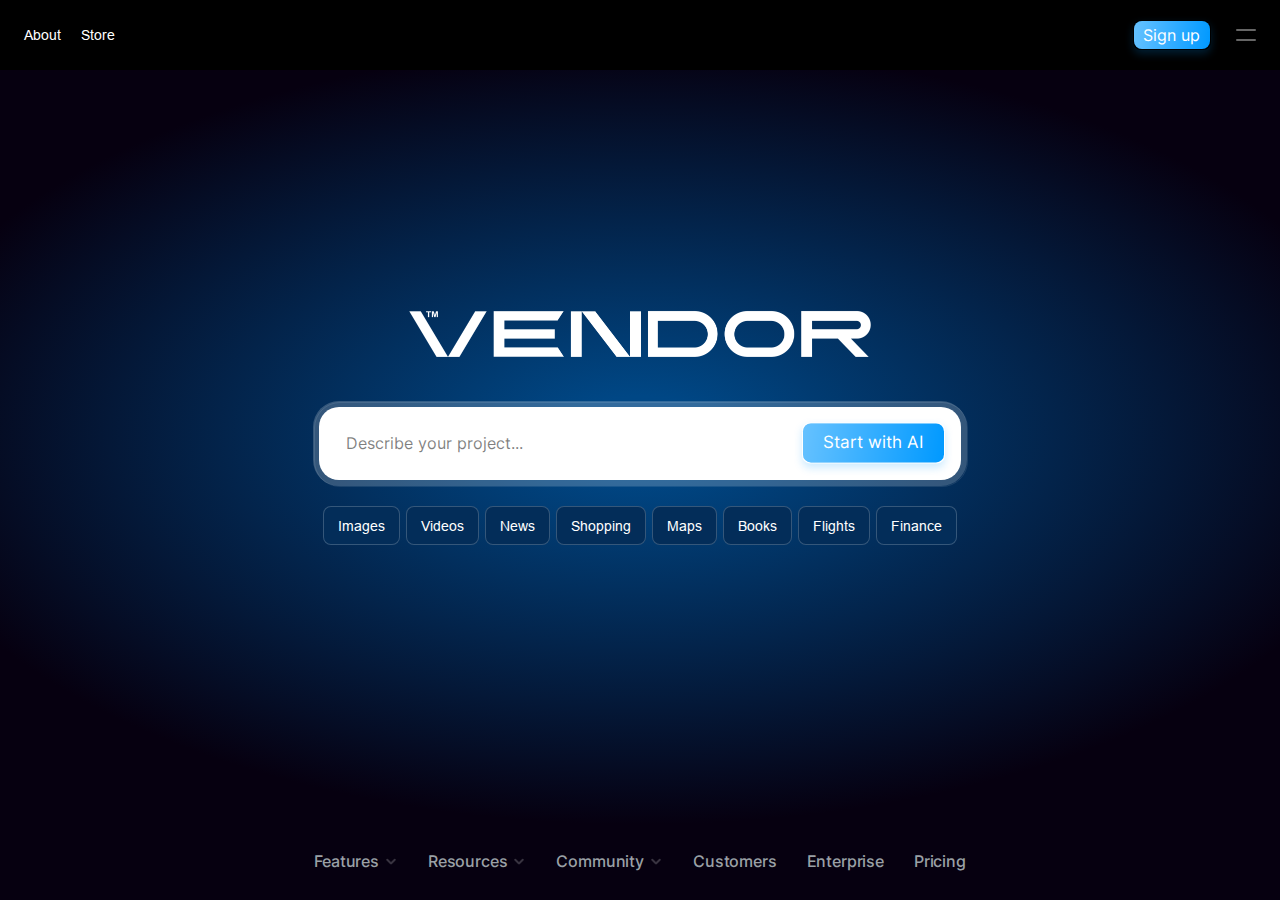
==== index.html @ 4220176e "all" ====
<!DOCTYPE html>
<html lang="en">

<head>
  <meta charset="UTF-8" />
  <meta http-equiv="X-UA-Compatible" content="IE=edge" />
  <meta name="viewport" content="width=device-width, initial-scale=1.0" />
  <link rel="stylesheet" href="css/main.css" />
  <link rel="stylesheet" href="https://cdn.jsdelivr.net/npm/swiper@9/swiper-bundle.min.css">
  <!-- <link rel="icon" href="images/logo-small.svg" /> -->
  <title>Home</title>
</head>

<body>
  <div class="main">
    <!-- #header -->
    <header class="header" id="header">
      <div class="autoContainer">
        <div class="header__inner">
          <div class="nav" id="menu">
            <div class="nav__inner">
              <div class="nav__inner-group">
                <a href="" class="nav__inner-link">About</a>
                <a href="" class="nav__inner-link">Store</a>
              </div>
            </div>
          </div>
          <button class="button button--primary">
            <span>
              Sign up
            </span>
          </button>
          <button class="burger" id="menuBtn"></button>
        </div>
      </div>
    </header>
    <!-- #header end-->
    <!-- #intro start-->
    <section class="intro">
      <div class="autoContainer">
        <div class="intro__inner">
          <div class="intro__container">
            <div class="intro__image">
              <img src="./images/logo.png" alt="logo">
            </div>
            <div class="input__group">
              <div class="input input--text">
                <input type="text" placeholder="Describe your project...">
              </div>
              <button class="button button--primary _lg">
                <span>
                  Start with AI
                </span>
              </button>
            </div>
            <div class="intro__buttons">
              <button class="button button--border _bg">
                <span>
                  Images
                </span>
              </button>
              <button class="button button--border _bg">
                <span>
                  Videos
                </span>
              </button>
              <button class="button button--border _bg">
                <span>
                  News
                </span>
              </button>
              <button class="button button--border _bg">
                <span>
                  Shopping
                </span>
              </button>
              <button class="button button--border _bg">
                <span>
                  Maps
                </span>
              </button>
              <button class="button button--border _bg">
                <span>
                  Books
                </span>
              </button>
              <button class="button button--border _bg">
                <span>
                  Flights
                </span>
              </button>
              <button class="button button--border _bg">
                <span>
                  Finance
                </span>
              </button>
            </div>
          </div>
          <div class="intro__footer">
            <button class="button button--text">
              <span>
                Features
              </span>
              <span class="ico">
                <svg width="14" height="14" viewBox="0 0 14 14" fill="none" xmlns="http://www.w3.org/2000/svg">
                  <rect x="1.82031" y="5.72998" width="2.00001" height="7.00001" rx="1"
                    transform="rotate(-45 1.82031 5.72998)" fill="currentCollor" />
                  <rect x="10.7695" y="4.31982" width="2.00001" height="7.00001" rx="1"
                    transform="rotate(45 10.7695 4.31982)" fill="currentCollor" />
                </svg>
              </span>
            </button>
            <button class="button button--text">
              <span>
                Resources
              </span>
              <span class="ico">
                <svg width="14" height="14" viewBox="0 0 14 14" fill="none" xmlns="http://www.w3.org/2000/svg">
                  <rect x="1.82031" y="5.72998" width="2.00001" height="7.00001" rx="1"
                    transform="rotate(-45 1.82031 5.72998)" fill="currentCollor" />
                  <rect x="10.7695" y="4.31982" width="2.00001" height="7.00001" rx="1"
                    transform="rotate(45 10.7695 4.31982)" fill="currentCollor" />
                </svg>
              </span>
            </button>
            <button class="button button--text">
              <span>
                Community
              </span>
              <span class="ico">
                <svg width="14" height="14" viewBox="0 0 14 14" fill="none" xmlns="http://www.w3.org/2000/svg">
                  <rect x="1.82031" y="5.72998" width="2.00001" height="7.00001" rx="1"
                    transform="rotate(-45 1.82031 5.72998)" fill="currentCollor" />
                  <rect x="10.7695" y="4.31982" width="2.00001" height="7.00001" rx="1"
                    transform="rotate(45 10.7695 4.31982)" fill="currentCollor" />
                </svg>
              </span>
            </button>
            <button class="button button--text">
              <span>
                Customers
              </span>
            </button>
            <button class="button button--text">
              <span>
                Enterprise
              </span>
            </button>
            <button class="button button--text">
              <span>
                Pricing
              </span>
            </button>
          </div>
        </div>
      </div>
      <div class="bg">
        <div class="bg__shape">
        </div>
      </div>
    </section>
    <!-- #intro end-->
    <!-- #footer -->
    <footer class="footer">
      <div class="autoContainer">
        <div class="footer__inner"></div>
      </div>
    </footer>
    <!-- #footer end -->
  </div>
  <script src="https://cdn.jsdelivr.net/npm/swiper@9/swiper-bundle.min.js"></script>
  <script src="js/main.js"></script>
</body>

</html>
---- css/main.css ----
@import "./animate.css";
@-webkit-keyframes zoomInCenter {
  from {
    opacity: 0;
    -webkit-transform: translate(-50%, -50%) scale(0.9);
            transform: translate(-50%, -50%) scale(0.9);
  }
  30% {
    opacity: 1;
  }
  to {
    opacity: 1;
    -webkit-transform: translate(-50%, -50%) scale(1);
            transform: translate(-50%, -50%) scale(1);
  }
}
@keyframes zoomInCenter {
  from {
    opacity: 0;
    -webkit-transform: translate(-50%, -50%) scale(0.9);
            transform: translate(-50%, -50%) scale(0.9);
  }
  30% {
    opacity: 1;
  }
  to {
    opacity: 1;
    -webkit-transform: translate(-50%, -50%) scale(1);
            transform: translate(-50%, -50%) scale(1);
  }
}
@-webkit-keyframes zoomIn {
  from {
    opacity: 0;
    -webkit-transform: scale(0.9);
            transform: scale(0.9);
  }
  30% {
    opacity: 1;
  }
  to {
    opacity: 1;
    -webkit-transform: scale(1);
            transform: scale(1);
  }
}
@keyframes zoomIn {
  from {
    opacity: 0;
    -webkit-transform: scale(0.9);
            transform: scale(0.9);
  }
  30% {
    opacity: 1;
  }
  to {
    opacity: 1;
    -webkit-transform: scale(1);
            transform: scale(1);
  }
}
@-webkit-keyframes fadeInUp {
  from {
    opacity: 0;
    -webkit-transform: translateY(10%);
            transform: translateY(10%);
  }
  to {
    opacity: 1;
    -webkit-transform: translateY(0);
            transform: translateY(0);
  }
}
@keyframes fadeInUp {
  from {
    opacity: 0;
    -webkit-transform: translateY(10%);
            transform: translateY(10%);
  }
  to {
    opacity: 1;
    -webkit-transform: translateY(0);
            transform: translateY(0);
  }
}
@-webkit-keyframes sticky {
  from {
    opacity: 0;
    -webkit-transform: translateY(-110%);
            transform: translateY(-110%);
  }
  50% {
    opacity: 1;
  }
  to {
    opacity: 1;
    -webkit-transform: translateY(0);
            transform: translateY(0);
  }
}
@keyframes sticky {
  from {
    opacity: 0;
    -webkit-transform: translateY(-110%);
            transform: translateY(-110%);
  }
  50% {
    opacity: 1;
  }
  to {
    opacity: 1;
    -webkit-transform: translateY(0);
            transform: translateY(0);
  }
}
@-webkit-keyframes animInUp {
  from {
    -webkit-transform: translateY(10%) scale(0.98);
            transform: translateY(10%) scale(0.98);
  }
  to {
    -webkit-transform: translateY(0);
            transform: translateY(0);
  }
}
@keyframes animInUp {
  from {
    -webkit-transform: translateY(10%) scale(0.98);
            transform: translateY(10%) scale(0.98);
  }
  to {
    -webkit-transform: translateY(0);
            transform: translateY(0);
  }
}
.animInUp {
  -webkit-animation-name: animInUp;
  animation-name: animInUp;
}

.zoomInCenter {
  -webkit-animation-name: zoomInCenter;
          animation-name: zoomInCenter;
  -webkit-animation-timing-function: ease-in-out;
          animation-timing-function: ease-in-out;
}

@font-face {
  font-family: "Thonburi";
  src: url("../../../font-text/") format("woff"), url("../../../font-text/Thonburi-Bold.ttf") format("truetype");
  font-weight: bold;
  font-style: normal;
  font-display: swap;
}
@font-face {
  font-family: "Arial";
  src: url("../../../font-text/Arial-BoldMT.woff") format("woff"), url("../../../font-text/Arial-BoldMT.ttf") format("truetype");
  font-weight: bold;
  font-style: normal;
  font-display: swap;
}
@font-face {
  font-family: "Arial";
  src: url("../../../font-text/ArialMT.woff") format("woff"), url("../../../font-text/ArialMT.ttf") format("truetype");
  font-weight: normal;
  font-style: normal;
  font-display: swap;
}
@font-face {
  font-family: "Arial";
  src: url("../../../font-text/Arial-BoldItalicMT.woff") format("woff"), url("../../../font-text/Arial-BoldItalicMT.ttf") format("truetype");
  font-weight: bold;
  font-style: italic;
  font-display: swap;
}
@font-face {
  font-family: "Arial";
  src: url("../../../font-text/Arial-ItalicMT.woff") format("woff"), url("../../../font-text/Arial-ItalicMT.ttf") format("truetype");
  font-weight: normal;
  font-style: italic;
  font-display: swap;
}
@font-face {
  font-family: "Inter";
  src: url("../../../font-text/Inter-Bold.woff") format("woff"), url("../../../font-text/Inter-Bold.ttf") format("truetype");
  font-weight: bold;
  font-style: normal;
  font-display: swap;
}
@font-face {
  font-family: "Inter";
  src: url("../../../font-text/Inter-Regular.woff") format("woff"), url("../../../font-text/Inter-Regular.ttf") format("truetype");
  font-weight: normal;
  font-style: normal;
  font-display: swap;
}
@font-face {
  font-family: "Inter";
  src: url("../../../font-text/Inter-Medium.woff") format("woff"), url("../../../font-text/Inter-Medium.ttf") format("truetype");
  font-weight: 500;
  font-style: normal;
  font-display: swap;
}
@font-face {
  font-family: "Inter";
  src: url("../../../font-text/Inter-SemiBold.woff") format("woff"), url("../../../font-text/Inter-SemiBold.ttf") format("truetype");
  font-weight: 600;
  font-style: normal;
  font-display: swap;
}
@font-face {
  font-family: "Product Sans";
  src: url("../../../font-text/ProductSans-Regular.woff") format("woff"), url("../../../font-text/ProductSans-Regular.ttf") format("truetype");
  font-weight: normal;
  font-style: normal;
  font-display: swap;
}
@font-face {
  font-family: "Roboto";
  src: url("../../../font-text/Roboto-Bold.woff") format("woff"), url("../../../font-text/Roboto-Bold.ttf") format("truetype");
  font-weight: bold;
  font-style: normal;
  font-display: swap;
}
@font-face {
  font-family: "Roboto";
  src: url("../../../font-text/Roboto-Medium.woff") format("woff"), url("../../../font-text/Roboto-Medium.ttf") format("truetype");
  font-weight: 500;
  font-style: normal;
  font-display: swap;
}
@font-face {
  font-family: "Roboto";
  src: url("../../../font-text/Roboto-Regular.woff") format("woff"), url("../../../font-text/Roboto-Regular.ttf") format("truetype");
  font-weight: normal;
  font-style: normal;
  font-display: swap;
}
@font-face {
  font-family: "Roboto";
  src: url("../../../font-text/Roboto-MediumItalic.woff") format("woff"), url("../../../font-text/Roboto-MediumItalic.ttf") format("truetype");
  font-weight: 500;
  font-style: italic;
  font-display: swap;
}
@font-face {
  font-family: "Rubik";
  src: url("../../../font-text/Rubik-Medium.woff") format("woff"), url("../../../font-text/Rubik-Medium.ttf") format("truetype");
  font-weight: 500;
  font-style: normal;
  font-display: swap;
}
@font-face {
  font-family: "Helvetica Neue";
  src: url("../../../font-text/HelveticaNeue-CondensedBold.woff") format("woff"), url("../../../font-text/HelveticaNeue-CondensedBold.ttf") format("truetype");
  font-weight: bold;
  font-style: normal;
  font-display: swap;
}
@font-face {
  font-family: "Helvetica Neue";
  src: url("../../../font-text/HelveticaNeue-Medium.woff") format("woff"), url("../../../font-text/HelveticaNeue-Medium.ttf") format("truetype");
  font-weight: 500;
  font-style: normal;
  font-display: swap;
}
@font-face {
  font-family: "Helvetica Neue";
  src: url("../../../font-text/HelveticaNeue-Light.woff") format("woff"), url("../../../font-text/HelveticaNeue-Light.ttf") format("truetype");
  font-weight: 300;
  font-style: normal;
  font-display: swap;
}
/* Typography */
h1 {
  font-size: 80px;
}
h1._lg {
  font-size: 146px;
}

h2 {
  font-size: 60px;
}
h2._sm {
  font-size: 50px;
}

h3 {
  font-size: 44px;
}
h3._sm {
  font-size: 40px;
}
h3._lg {
  font-size: 46px;
}

h4 {
  font-size: 34px;
}
h4._lg {
  font-size: 36px;
}
h4._sm {
  font-size: 32px;
}
h4._extraSm {
  font-size: 30px;
}

h5 {
  font-size: 24px;
}
h5._sm {
  font-size: 22px;
}
h5._lg {
  font-size: 26px;
}

h6 {
  font-size: 18px;
}
h6._sm {
  font-size: 16px;
}
h6._lg {
  font-size: 20px;
}

h1,
h2,
h3,
h4,
h5,
h6 {
  font-family: "Inter", sans-serif;
  font-weight: 700;
  line-height: 1.2em;
}

p {
  line-height: 1.8em;
}
p._lg {
  font-size: 22px;
}

:root {
  height: 100%;
}

html {
  height: 100%;
  scroll-behavior: smooth;
}

* {
  margin: 0px;
  padding: 0px;
  border: none;
  outline: none;
  -webkit-box-sizing: border-box;
          box-sizing: border-box;
}

button {
  cursor: pointer;
  outline: none;
  background: transparent;
}
button:focus {
  outline: none;
}

input::-webkit-outer-spin-button,
input::-webkit-inner-spin-button {
  -webkit-appearance: none;
  margin: 0;
}

/* width */
::-webkit-scrollbar {
  width: 6px;
  height: 6px;
}

/* Track */
::-webkit-scrollbar-track {
  background: #fff;
}

/* Handle */
::-webkit-scrollbar-thumb {
  background: rgba(0, 0, 0, 0.2);
  border-radius: 10px;
}

/* Handle on hover */
::-webkit-scrollbar-thumb:hover {
  background: rgba(0, 0, 0, 0.3);
}

body {
  height: 100%;
  cursor: default;
  font-size: 16px;
  color: #fff;
  line-height: 1.7em;
  font-weight: 400;
  font-family: "Inter", sans-serif;
  background: #000;
  -webkit-font-smoothing: antialiased;
  -moz-font-smoothing: antialiased;
}

body.active {
  overflow: hidden;
}

a {
  cursor: pointer;
  text-decoration: none;
  color: #fff;
}

ul,
li {
  list-style: none;
  padding: 0px;
  margin: 0px;
}

img,
svg {
  pointer-events: none;
}

.main {
  display: -webkit-box;
  display: -ms-flexbox;
  display: flex;
  -webkit-box-orient: vertical;
  -webkit-box-direction: normal;
      -ms-flex-direction: column;
          flex-direction: column;
  overflow: hidden;
  min-height: 100%;
  padding-top: 70px;
}

.autoContainer {
  max-width: 1488px;
  margin: 0 auto;
  padding: 0 24px;
}

.input {
  display: -webkit-box;
  display: -ms-flexbox;
  display: flex;
  width: 100%;
  font-size: 16px;
}
.input input,
.input textarea, .input__selected {
  padding: 1em;
  width: 100%;
  border: 1px solid transparent;
  resize: none;
  -webkit-transition: 0.3s ease-out;
  transition: 0.3s ease-out;
  background: #2b2b2b;
  border-radius: 8px;
  color: #fff;
  font-family: "Inter", sans-serif;
  font-style: normal;
  font-weight: 400;
  font-size: inherit;
  line-height: 1;
}
.input input::-webkit-input-placeholder, .input textarea::-webkit-input-placeholder, .input__selected::-webkit-input-placeholder {
  color: rgba(255, 255, 255, 0.5);
}
.input input::-moz-placeholder, .input textarea::-moz-placeholder, .input__selected::-moz-placeholder {
  color: rgba(255, 255, 255, 0.5);
}
.input input:-ms-input-placeholder, .input textarea:-ms-input-placeholder, .input__selected:-ms-input-placeholder {
  color: rgba(255, 255, 255, 0.5);
}
.input input::-ms-input-placeholder, .input textarea::-ms-input-placeholder, .input__selected::-ms-input-placeholder {
  color: rgba(255, 255, 255, 0.5);
}
.input input::placeholder,
.input textarea::placeholder, .input__selected::placeholder {
  color: rgba(255, 255, 255, 0.5);
}
.input--sm {
  padding: 0.8em 0.9em;
  font-size: 10px;
}
.input--sm input:focus,
.input--sm textarea:focus {
  border-color: rgba(255, 255, 255, 0.4);
}
.input--text input {
  background: #fff;
  color: #000;
}
.input--text input::-webkit-input-placeholder {
  color: rgba(0, 0, 0, 0.5);
}
.input--text input::-moz-placeholder {
  color: rgba(0, 0, 0, 0.5);
}
.input--text input:-ms-input-placeholder {
  color: rgba(0, 0, 0, 0.5);
}
.input--text input::-ms-input-placeholder {
  color: rgba(0, 0, 0, 0.5);
}
.input--text input::placeholder {
  color: rgba(0, 0, 0, 0.5);
}
.input--select {
  position: relative;
  min-width: 130px;
}
.input--select .input__selected {
  cursor: pointer;
  -webkit-transition-delay: 0.25s;
          transition-delay: 0.25s;
}
.input--select .input__selected:hover {
  opacity: 0.8;
  border-color: rgba(0, 0, 0, 0.8);
}
.input--select .input__selected:after {
  color: inherit;
  content: "";
  position: absolute;
  display: block;
  top: 50%;
  right: 1.2em;
  width: 0;
  height: 0;
  border-bottom: 6px solid currentColor;
  border-right: 6px solid transparent;
  border-left: 6px solid transparent;
  -webkit-transform: translateY(-50%) rotate(180deg);
          transform: translateY(-50%) rotate(180deg);
  -webkit-transition: 0.3s ease;
  transition: 0.3s ease;
}
.input--select .input__dropdown {
  position: absolute;
  top: calc(100% - 3px);
  width: 100%;
  max-height: 0;
  opacity: 0;
  overflow: hidden;
  background-color: #fff;
  border: 2px solid transparent;
  color: #000;
  -webkit-box-sizing: border-box;
          box-sizing: border-box;
  border: 2px solid transparent;
  border-radius: 0 0 2em 2em;
  border-top: unset;
  -webkit-transition: max-height 0.3s ease, border-color 0s ease 0.3s, opacity 0.1s ease 0.2s;
  transition: max-height 0.3s ease, border-color 0s ease 0.3s, opacity 0.1s ease 0.2s;
  scrollbar-width: none; /* Firefox 64 */
  -ms-overflow-style: none; /* Internet Explorer 11 */
  z-index: 1;
}
.input--select .input__dropdown::-webkit-scrollbar {
  /** WebKit */
  display: none;
}
.input--select .input__dropdown-item {
  cursor: pointer;
  padding: 0.4em 1em;
  border-top: 1px solid rgba(0, 0, 0, 0.1);
  -webkit-transition: 0.3s ease-out;
  transition: 0.3s ease-out;
}
.input--select .input__dropdown-item:hover {
  background: #fff;
}
.input--select .input__dropdown-item:first-child {
  border-top: unset;
}
.input--select .input__dropdown-item strong {
  color: #000;
  font-weight: 500;
  pointer-events: none;
}
.input--select .input__dropdown-item p {
  pointer-events: none;
}
.input--select.active .input__selected {
  color: #000;
  border-radius: 2em 2em 0 0;
  border-bottom: 1px solid rgba(0, 0, 0, 0.1);
  border-color: #000;
  -webkit-transition-duration: 0.1s;
          transition-duration: 0.1s;
  -webkit-transition-delay: 0s;
          transition-delay: 0s;
}
.input--select.active .input__selected:after {
  -webkit-transform: translateY(-50%);
          transform: translateY(-50%);
}
.input--select.active .input__dropdown {
  top: 100%;
  max-height: 30vh;
  overflow-y: auto;
  border-color: #000;
  opacity: 1;
  padding: 0.5em 0 1em 0;
  -webkit-transition: max-height 0.4s ease, opacity 0.2s ease;
  transition: max-height 0.4s ease, opacity 0.2s ease;
}
.input__group {
  padding: 6px;
  background: rgba(255, 255, 255, 0.2);
  border-radius: 26px;
  position: relative;
}
.input__group .input--text {
  border-radius: 20px;
}
.input__group .input--text input {
  border-radius: inherit;
  padding: 1.6em 11em 1.6em 1.6em;
}
.input__group .button--primary {
  position: absolute;
  right: 22px;
  top: 50%;
  -webkit-transform: translateY(-50%);
          transform: translateY(-50%);
}
.input__group::after {
  content: "";
  width: calc(100% - 2px);
  height: calc(100% - 2px);
  border: 1px solid rgba(255, 255, 255, 0.1);
  position: absolute;
  left: 1px;
  top: 1px;
  border-radius: inherit;
  pointer-events: none;
}

.button {
  cursor: pointer;
  display: -webkit-box;
  display: -ms-flexbox;
  display: flex;
  -webkit-box-align: center;
      -ms-flex-align: center;
          align-items: center;
  -webkit-box-pack: center;
      -ms-flex-pack: center;
          justify-content: center;
  padding: 0.35em 0.65em;
  border: 1px solid transparent;
  border-radius: 8px;
  position: relative;
  font-family: "Inter", sans-serif;
  color: #fff;
  font-style: normal;
  font-weight: 400;
  font-size: 16px;
  line-height: 1;
  -webkit-transition: all 0.3s ease;
  transition: all 0.3s ease;
}
.button--primary {
  -webkit-box-shadow: 0px 4px 8px 0px rgba(0, 153, 255, 0.2);
          box-shadow: 0px 4px 8px 0px rgba(0, 153, 255, 0.2);
  padding: 0.375em 0.6em;
}
.button--primary span {
  position: relative;
  z-index: 1;
}
.button--primary::before {
  content: "";
  width: 100%;
  height: 100%;
  position: absolute;
  top: 0;
  left: 0;
  border-radius: inherit;
  background: #0099ff;
  pointer-events: none;
  -webkit-transition: inherit;
  transition: inherit;
}
.button--primary::after {
  content: "";
  width: 100%;
  height: 100%;
  position: absolute;
  top: 0;
  left: 0;
  border-radius: inherit;
  background: linear-gradient(278deg, rgba(255, 255, 255, 0) 0%, rgba(255, 255, 255, 0.4) 100%);
  pointer-events: none;
  -webkit-transition: inherit;
  transition: inherit;
}
.button--primary:hover:before {
  opacity: 0.75;
}
.button--primary._lg {
  font-size: 17px;
  padding: 0.65em 1.2em;
}
.button--border {
  border-color: rgba(255, 255, 255, 0.2);
  font-size: 14px;
  font-family: "Arial", sans-serif;
  padding: 0.85em 1em;
  border-radius: 8px;
}
.button--border._bg {
  background: #032d59;
}
.button--border:hover {
  border-color: #0099ff;
  color: #0099ff;
}
.button--text {
  font-weight: 500;
  color: #9aa0a6;
  letter-spacing: -0.16px;
  padding: unset;
  gap: 5px;
}
.button--text .ico {
  width: 14px;
  height: 14px;
  color: #383340;
}
.button--text:hover {
  color: #0099ff;
}
.button--text:hover .ico {
  color: #0099ff;
}
.button:active {
  opacity: 0.7;
}
.button:disabled {
  cursor: default;
  opacity: 0.5 !important;
}

.ratioImage {
  position: relative;
  padding-bottom: 65%;
  width: 100%;
}
.ratioImage img {
  position: absolute;
  top: 0;
  left: 0;
  width: 100%;
  height: 100%;
  -o-object-fit: cover;
     object-fit: cover;
}
.ratioImage--contain img {
  -o-object-fit: contain;
     object-fit: contain;
}

.ico {
  font-size: inherit;
  width: 1em;
  height: 1em;
  color: #fff;
  -webkit-transition: inherit;
  transition: inherit;
}
.ico svg {
  fill: currentColor;
  width: 100%;
  height: 100%;
}

.bg {
  position: absolute;
  top: 0;
  left: 0;
  width: 100%;
  height: 100%;
  pointer-events: none;
  z-index: -1;
}
.bg__shape {
  width: 100%;
  height: 100%;
  position: absolute;
  top: 50%;
  left: 50%;
  -webkit-transform: translate(-50%, -50%);
          transform: translate(-50%, -50%);
  background: radial-gradient(59.5% 46.9% at 50% 44%, rgba(0, 136, 255, 0.52) 10%, #060010 100%);
}

.badge {
  border-radius: 100px;
  padding: 0.3em 0.5em;
  color: #000;
  font-style: normal;
  font-weight: 500;
  font-size: 15px;
  line-height: 1;
}

.checkbox {
  display: -webkit-inline-box;
  display: -ms-inline-flexbox;
  display: inline-flex;
  position: relative;
  font-size: 18px;
  z-index: 0;
}
.checkbox input {
  width: 1em;
  height: 1em;
  z-index: 1;
  font-size: inherit;
  opacity: 0;
}
.checkbox input:checked + span::before {
  border-color: #000;
}
.checkbox span {
  position: absolute;
  top: 0;
  left: 0;
  width: 100%;
  height: 100%;
}
.checkbox span::after {
  content: "";
  position: absolute;
  display: block;
  top: 0;
  left: 0;
  width: 100%;
  height: 100%;
  border: 1.5px solid #000;
  -webkit-box-sizing: border-box;
          box-sizing: border-box;
}
.checkbox span::before {
  content: "";
  position: absolute;
  display: block;
  top: 40%;
  left: 50%;
  width: 0.25em;
  height: 0.5em;
  border-bottom: 1.5px solid rgba(0, 0, 0, 0.2);
  border-right: 1.5px solid rgba(0, 0, 0, 0.2);
  -webkit-transition: 0.1s ease;
  transition: 0.1s ease;
  -webkit-transform: translate(-50%, -50%) rotate(45deg);
          transform: translate(-50%, -50%) rotate(45deg);
}
.checkbox__outer {
  display: -webkit-box;
  display: -ms-flexbox;
  display: flex;
  -webkit-box-align: center;
      -ms-flex-align: center;
          align-items: center;
}
.checkbox__outer label {
  color: #000;
  font-style: normal;
  font-weight: 400;
  font-size: 16px;
  line-height: 1.4;
  margin-left: 0.7em;
}
.checkbox__outer label a {
  color: inherit;
  font-style: normal;
  font-weight: 400;
  font-size: inherit;
  text-decoration: underline;
  -webkit-transition: 0.3s ease;
  transition: 0.3s ease;
}
.checkbox__outer label a:hover {
  opacity: 0.6;
}

.custIcon {
  position: relative;
  display: inline-block;
  font-size: 16px;
  height: 0.8em;
  width: 0.8em;
  color: inherit;
}
.custIcon--left::before {
  content: "";
  display: block;
  position: absolute;
  top: 50%;
  left: 50%;
  width: 75%;
  height: 75%;
  background: transparent;
  border-left: 2px solid currentColor;
  border-bottom: 2px solid currentColor;
  -webkit-transform: translate(-25%, -50%) rotate(45deg);
          transform: translate(-25%, -50%) rotate(45deg);
}
.custIcon--rtArr:after {
  content: "";
  display: block;
  position: absolute;
  top: 50%;
  left: 50%;
  width: 75%;
  height: 75%;
  background: transparent;
  border-right: 2px solid currentColor;
  border-top: 2px solid currentColor;
  -webkit-transform: translate(-50%, -50%);
          transform: translate(-50%, -50%);
}
.custIcon--rtArr::before {
  content: "";
  display: block;
  position: absolute;
  top: 50%;
  left: 50%;
  width: 100%;
  height: 2px;
  background: currentColor;
  -webkit-transform: translate(-50%, -50%) rotate(-45deg);
          transform: translate(-50%, -50%) rotate(-45deg);
}
.custIcon--right::before {
  content: "";
  display: block;
  position: absolute;
  top: 50%;
  left: 50%;
  width: 75%;
  height: 75%;
  background: transparent;
  border-right: 2px solid currentColor;
  border-top: 2px solid currentColor;
  -webkit-transform: translate(-75%, -50%) rotate(45deg);
          transform: translate(-75%, -50%) rotate(45deg);
}
.custIcon--up::before {
  content: "";
  position: absolute;
  display: block;
  top: 50%;
  left: 50%;
  border-bottom: 5px solid #7b8a8a;
  border-right: 5px solid transparent;
  border-left: 5px solid transparent;
  -webkit-transform: translate(-50%, -50%);
          transform: translate(-50%, -50%);
  -webkit-transition: all 0.3s ease-in-out;
  transition: all 0.3s ease-in-out;
}
.custIcon--down::before {
  content: "";
  position: absolute;
  display: block;
  top: 50%;
  left: 50%;
  border-top: 5px solid #7b8a8a;
  border-right: 5px solid transparent;
  border-left: 5px solid transparent;
  -webkit-transform: translate(-50%, -50%);
          transform: translate(-50%, -50%);
  -webkit-transition: all 0.3s ease-in-out;
  transition: all 0.3s ease-in-out;
}
.custIcon--cross:before, .custIcon--cross:after {
  content: "";
  display: block;
  position: absolute;
  top: 50%;
  left: 50%;
  width: 2px;
  height: 100%;
  background: #000;
}
.custIcon--cross:before {
  -webkit-transform: translate(-50%, -50%) rotate(45deg);
          transform: translate(-50%, -50%) rotate(45deg);
}
.custIcon--cross:after {
  -webkit-transform: translate(-50%, -50%) rotate(-45deg);
          transform: translate(-50%, -50%) rotate(-45deg);
}
.custIcon--tick {
  margin-right: 5px;
}
.custIcon--tick:after {
  content: "";
  display: block;
  position: absolute;
  top: 50%;
  left: 50%;
  width: 45%;
  height: 80%;
  border-bottom: 2px solid #000;
  border-right: 2px solid #000;
  -webkit-transform: translate(-50%, -50%) rotate(45deg);
          transform: translate(-50%, -50%) rotate(45deg);
}
.custIcon--dots {
  font-size: 5px;
  width: 1em;
  height: 1em;
  border-radius: 50%;
  background: #000;
  -webkit-transition: 0.2s ease-in;
  transition: 0.2s ease-in;
}
.custIcon--dots:before, .custIcon--dots:after {
  content: "";
  display: block;
  position: absolute;
  top: 0;
  width: 1em;
  height: 1em;
  border-radius: 50%;
  background: inherit;
  -webkit-transition: 0.2s ease-in;
  transition: 0.2s ease-in;
}
.custIcon--dots:before {
  left: calc(100% + 0.75em);
}
.custIcon--dots:after {
  right: calc(100% + 0.75em);
}
.custIcon--dots.active {
  width: 4.5em;
  border-radius: 2px;
}
.custIcon--dots.active:before, .custIcon--dots.active:after {
  opacity: 0;
}
.custIcon--rounded {
  font-size: inherit;
  width: 1em;
  height: 1em;
  border-radius: 50%;
  background: #0099ff;
}
.custIcon--rounded:after {
  top: 45%;
  width: 25%;
  height: 50%;
  border-color: #000;
}

.noBreak {
  white-space: nowrap;
}

.stepper {
  display: -webkit-box;
  display: -ms-flexbox;
  display: flex;
  -webkit-box-align: start;
      -ms-flex-align: start;
          align-items: flex-start;
  position: relative;
}
.stepper__progress {
  width: 96px;
  height: 45px;
  position: absolute;
  top: 0;
  left: 88px;
}
.stepper__progress-bg {
  position: absolute;
  top: 50%;
  left: 0;
  -webkit-transform: translateY(-50%);
          transform: translateY(-50%);
  background: #fff;
  width: 100%;
  height: 2px;
  z-index: -1;
}
.stepper__progress-line {
  position: absolute;
  top: 50%;
  width: 0;
  height: 2px;
  background: #0099ff;
  -webkit-transition: 0.3s ease;
  transition: 0.3s ease;
  -webkit-transform: translateY(-50%);
          transform: translateY(-50%);
}
.stepper__item {
  font-size: 18px;
  display: -webkit-box;
  display: -ms-flexbox;
  display: flex;
  -webkit-box-orient: vertical;
  -webkit-box-direction: normal;
      -ms-flex-direction: column;
          flex-direction: column;
  gap: 4px;
  min-width: 150px;
  position: relative;
}
.stepper__item-progress {
  position: relative;
  z-index: 0;
  display: -webkit-box;
  display: -ms-flexbox;
  display: flex;
  -webkit-box-align: center;
      -ms-flex-align: center;
          align-items: center;
  -webkit-box-pack: center;
      -ms-flex-pack: center;
          justify-content: center;
  padding: 10px;
  -webkit-transition: all 0.2s ease-in-out 0s;
  transition: all 0.2s ease-in-out 0s;
  -moz-transition: all 0.2s ease-in-out 0s;
}
.stepper__item-progress:before, .stepper__item-progress:after {
  position: absolute;
  content: "";
  top: 50%;
  left: 0;
  width: 50%;
  height: 2px;
  -webkit-transform: translateY(-50%);
          transform: translateY(-50%);
  background: #fff;
  z-index: -1;
}
.stepper__item-progress:before {
  right: 50%;
}
.stepper__item-progress:after {
  left: 50%;
}
.stepper__item.done .stepper-icon {
  color: #fff;
  background: #0099ff;
  border-color: transparent;
}
.stepper__item.done .stepper__item-progress:after {
  background: #0099ff;
}
.stepper__item.done + .stepper__item > .stepper__item-progress::before {
  background: #0099ff;
}
.stepper__item.active .stepper-title {
  color: #0099ff;
}
.stepper__item.active .stepper-icon {
  color: #0099ff;
  background: #fff;
  border-color: #0099ff;
}
.stepper__item:first-child .stepper__item-progress::before {
  display: none;
}
.stepper__item:last-child .stepper__item-progress::after {
  display: none;
}
.stepper-icon {
  cursor: pointer;
  display: -webkit-box;
  display: -ms-flexbox;
  display: flex;
  -webkit-box-align: center;
      -ms-flex-align: center;
          align-items: center;
  -webkit-box-pack: center;
      -ms-flex-pack: center;
          justify-content: center;
  width: 2.5em;
  height: 2.5em;
  border-radius: 50%;
  background: #fff;
  padding: 10px;
  border: 1px solid transparent;
  -webkit-box-shadow: 0 0 0 4px #fff;
          box-shadow: 0 0 0 4px #fff;
  -webkit-transition: all 0.2s ease-in-out 0s;
  transition: all 0.2s ease-in-out 0s;
  -moz-transition: all 0.2s ease-in-out 0s;
  color: #0099ff;
  font-size: 0.9em;
  color: #000;
  font-weight: 400;
}
.stepper-title {
  color: rgba(0, 153, 255, 0.75);
  font-size: inherit;
  font-weight: 400;
  padding: 0 15px;
  text-align: center;
  -webkit-transition: all 0.2s ease-in-out 0s;
  transition: all 0.2s ease-in-out 0s;
  -moz-transition: all 0.2s ease-in-out 0s;
}

.footer {
  margin-top: auto;
}
.header {
  position: absolute;
  top: 0;
  left: 0;
  width: 100%;
  padding: 20px 0;
  z-index: 1;
  -webkit-transition: 0.2s ease-out;
  transition: 0.2s ease-out;
  -webkit-transition-property: opacity, padding, -webkit-transform;
  transition-property: opacity, padding, -webkit-transform;
  transition-property: opacity, transform, padding;
  transition-property: opacity, transform, padding, -webkit-transform;
}
.header__inner {
  position: relative;
  display: -webkit-box;
  display: -ms-flexbox;
  display: flex;
  -webkit-box-align: center;
      -ms-flex-align: center;
          align-items: center;
  gap: 25px;
  z-index: 2;
}
.header__inner .burger {
  display: block;
}
.header.sticky {
  position: fixed;
  padding: 15px 0;
  -webkit-animation: 0.3s sticky ease-in;
          animation: 0.3s sticky ease-in;
  -webkit-transition-duration: 0.5s;
          transition-duration: 0.5s;
}

.nav {
  -webkit-box-flex: 1;
      -ms-flex-positive: 1;
          flex-grow: 1;
}
.nav__inner {
  display: -webkit-box;
  display: -ms-flexbox;
  display: flex;
  width: 100%;
  -webkit-box-align: center;
      -ms-flex-align: center;
          align-items: center;
  -webkit-box-pack: justify;
      -ms-flex-pack: justify;
          justify-content: space-between;
}
.nav__inner-group {
  display: -webkit-box;
  display: -ms-flexbox;
  display: flex;
  -webkit-box-align: center;
      -ms-flex-align: center;
          align-items: center;
  gap: 20px;
}
.nav__inner-link {
  position: relative;
  display: -webkit-box;
  display: -ms-flexbox;
  display: flex;
  -webkit-box-align: center;
      -ms-flex-align: center;
          align-items: center;
  color: #fff;
  font-family: "Arial", sans-serif;
  font-style: normal;
  font-weight: 400;
  font-size: 14px;
  line-height: 1;
  -webkit-transition: 0.3s ease-out;
  transition: 0.3s ease-out;
}
.nav__inner-link:hover {
  color: #0099ff;
}

.burger {
  cursor: pointer;
  display: block;
  position: relative;
  width: 20px;
  height: 12px;
  color: #666666;
  background: transparent;
  -webkit-transition: 0.2s ease;
  transition: 0.2s ease;
}
.burger span, .burger::after, .burger::before {
  position: absolute;
  left: 50%;
  width: 100%;
  height: 2px;
  background-color: currentColor;
  -webkit-transition: all 0.2s ease;
  transition: all 0.2s ease;
  border-radius: 10px;
}
.burger::before {
  content: "";
  top: 0;
  -webkit-transform: translateX(-50%);
          transform: translateX(-50%);
}
.burger::after {
  content: "";
  bottom: 0;
  -webkit-transform: translateX(-50%);
          transform: translateX(-50%);
}
.burger:hover {
  opacity: 0.8;
}
.burger.active {
  color: #0099ff;
}
.burger.active::before {
  top: 50%;
  -webkit-transform: translate(-50%, -50%) rotate(45deg);
          transform: translate(-50%, -50%) rotate(45deg);
}
.burger.active::after {
  bottom: 50%;
  -webkit-transform: translate(-50%, 50%) rotate(-45deg);
          transform: translate(-50%, 50%) rotate(-45deg);
}

.intro {
  display: -webkit-box;
  display: -ms-flexbox;
  display: flex;
  -webkit-box-orient: vertical;
  -webkit-box-direction: normal;
      -ms-flex-direction: column;
          flex-direction: column;
  height: calc(100vh - 70px);
  height: calc(100dvh - 70px);
  min-height: 450px;
  position: relative;
  padding: 30px 0;
}
.intro__inner {
  display: -webkit-box;
  display: -ms-flexbox;
  display: flex;
  -webkit-box-orient: vertical;
  -webkit-box-direction: normal;
      -ms-flex-direction: column;
          flex-direction: column;
  gap: 100px;
  -webkit-box-flex: 1;
      -ms-flex: 1;
          flex: 1;
}
.intro__container {
  display: -webkit-box;
  display: -ms-flexbox;
  display: flex;
  -webkit-box-orient: vertical;
  -webkit-box-direction: normal;
      -ms-flex-direction: column;
          flex-direction: column;
  gap: 20px;
  margin: auto 0;
}
.intro__image {
  font-size: 20px;
  height: 2.7em;
  margin-bottom: 20px;
  display: -webkit-box;
  display: -ms-flexbox;
  display: flex;
  -webkit-box-align: center;
      -ms-flex-align: center;
          align-items: center;
  -webkit-box-pack: center;
      -ms-flex-pack: center;
          justify-content: center;
}
.intro__image img {
  width: 100%;
  height: 100%;
  -o-object-fit: contain;
     object-fit: contain;
}
.intro__buttons {
  display: -webkit-box;
  display: -ms-flexbox;
  display: flex;
  -webkit-box-pack: center;
      -ms-flex-pack: center;
          justify-content: center;
  gap: 6px;
}
.intro__footer {
  display: -webkit-box;
  display: -ms-flexbox;
  display: flex;
  -webkit-box-pack: center;
      -ms-flex-pack: center;
          justify-content: center;
  gap: 28px;
}
.intro .autoContainer {
  -webkit-box-flex: 1;
      -ms-flex: 1;
          flex: 1;
  display: -webkit-box;
  display: -ms-flexbox;
  display: flex;
  -webkit-box-orient: vertical;
  -webkit-box-direction: normal;
      -ms-flex-direction: column;
          flex-direction: column;
}

@media (max-width: 860px) {
  .input__group {
    padding: 4.5px;
    border-radius: 19px;
  }
  .input__group .input {
    font-size: 12px;
  }
  .input__group .input--text input {
    border-radius: 15px;
  }
  .input__group .button--primary {
    right: 16px;
    font-size: 12px;
    border-radius: 6px;
  }
  .input__group .button--primary._lg {
    padding: 0.75em 1.5em;
  }
  .intro {
    min-height: 450px;
  }
  .intro__inner {
    gap: 80px;
  }
  .intro__container {
    gap: 10px;
  }
  .intro__image {
    font-size: 13px;
  }
  .intro__footer {
    gap: 20px;
  }
  .intro .button--border {
    font-size: 10px;
    border-radius: 6px;
  }
  .intro .button--text {
    font-size: 12px;
  }
  .intro .button--text .ico {
    width: 10px;
    height: 10px;
  }
}
@media (max-width: 768px) {
  .autoContainer {
    padding: 0 16px;
  }
}
@media (max-width: 580px) {
  .input__group {
    padding: 3.5px;
    border-radius: 16px;
  }
  .input__group .input {
    font-size: 10px;
  }
  .input__group .input--text input {
    border-radius: 13px;
  }
  .input__group .button--primary {
    right: 14px;
    font-size: 10px;
    border-radius: 5px;
  }
  .intro {
    min-height: 350px;
  }
  .intro__inner {
    gap: 60px;
  }
  .intro__container {
    gap: 10px;
  }
  .intro__image {
    font-size: 11px;
    margin-bottom: 15px;
  }
  .intro__footer {
    gap: 16px;
  }
  .intro__buttons {
    gap: 4px;
  }
  .intro .button--border {
    font-size: 8px;
    border-radius: 4px;
  }
  .intro .button--text {
    font-size: 10px;
  }
  .intro .button--text .ico {
    width: 8px;
    height: 8px;
  }
}
@media (max-width: 460px) {
  .input__group {
    padding: 3.5px;
    border-radius: 13px;
  }
  .input__group .input {
    font-size: 8px;
  }
  .input__group .input--text input {
    border-radius: 10px;
  }
  .input__group .button--primary {
    right: 11px;
    font-size: 9px;
    border-radius: 5px;
  }
  .input__group .button--primary._lg {
    padding: 0.57em 1.2em;
  }
  .intro {
    padding: 20px 0;
    min-height: 300px;
  }
  .intro__inner {
    gap: 40px;
  }
  .intro__container {
    gap: 6px;
  }
  .intro__image {
    font-size: 8px;
    margin-bottom: 18px;
  }
  .intro__footer {
    gap: 14px;
  }
  .intro .button--border {
    font-size: 7px;
  }
  .intro .button--text {
    font-size: 7px;
  }
  .intro .button--text .ico {
    width: 6px;
    height: 6px;
  }
}
@media (max-width: 380px) {
  .intro__image {
    margin-bottom: 10px;
  }
  .intro__footer {
    gap: 10px;
  }
  .intro .button--border {
    font-size: 7px;
    padding: 0.7em 0.8em;
  }
}
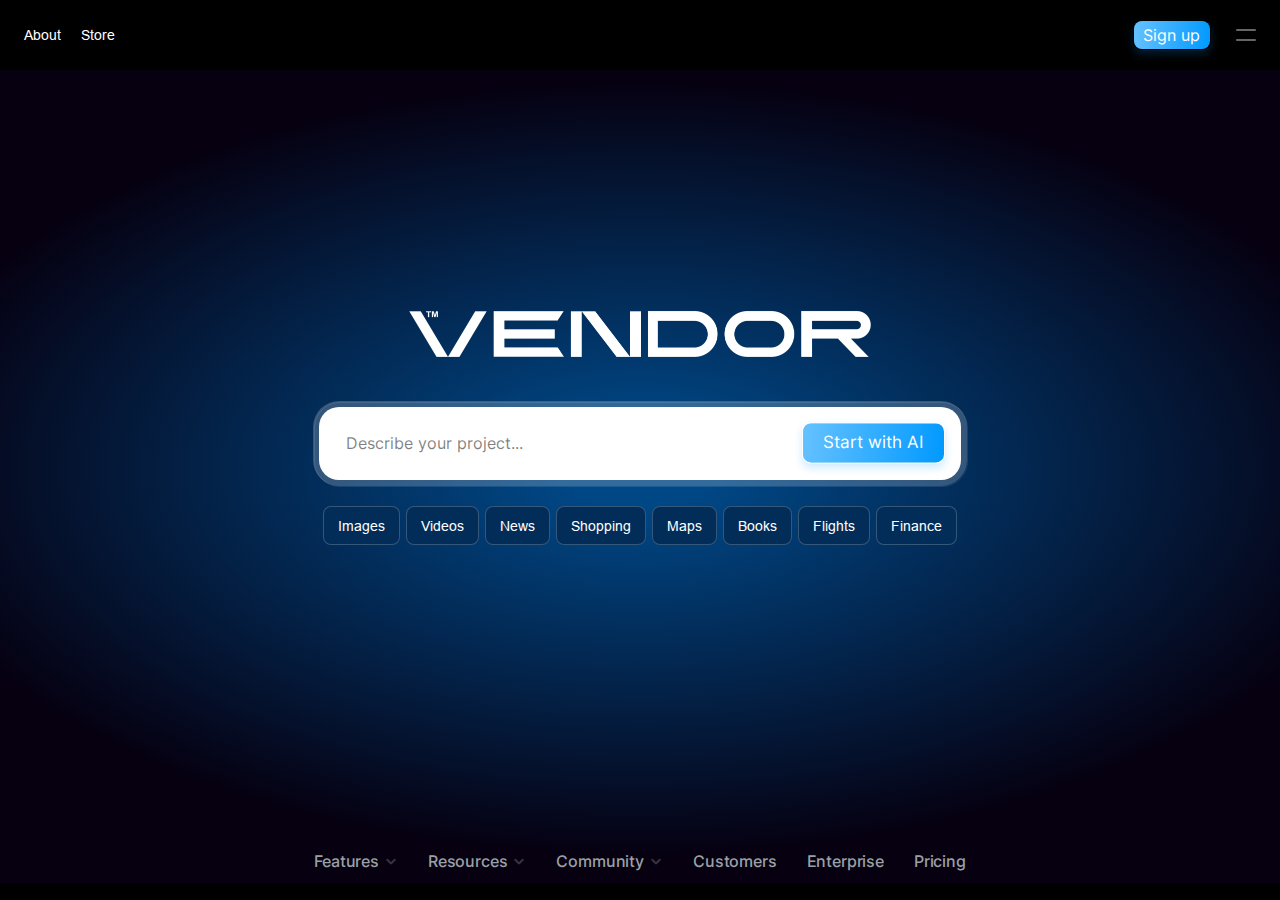
==== commit a1b430fb: "input change components" ====
--- a/index.html
+++ b/index.html
@@ -44,7 +44,7 @@
               <img src="./images/logo.png" alt="logo">
             </div>
             <div class="input__group">
-              <div class="input input--text">
+              <div class="input">
                 <input type="text" placeholder="Describe your project...">
               </div>
               <button class="button button--primary _lg">
--- a/css/main.css
+++ b/css/main.css
@@ -503,25 +503,6 @@
 .input--sm input:focus,
 .input--sm textarea:focus {
   border-color: rgba(255, 255, 255, 0.4);
-}
-.input--text input {
-  background: #fff;
-  color: #000;
-}
-.input--text input::-webkit-input-placeholder {
-  color: rgba(0, 0, 0, 0.5);
-}
-.input--text input::-moz-placeholder {
-  color: rgba(0, 0, 0, 0.5);
-}
-.input--text input:-ms-input-placeholder {
-  color: rgba(0, 0, 0, 0.5);
-}
-.input--text input::-ms-input-placeholder {
-  color: rgba(0, 0, 0, 0.5);
-}
-.input--text input::placeholder {
-  color: rgba(0, 0, 0, 0.5);
 }
 .input--select {
   position: relative;
@@ -629,12 +610,29 @@
   border-radius: 26px;
   position: relative;
 }
-.input__group .input--text {
+.input__group .input {
   border-radius: 20px;
 }
-.input__group .input--text input {
+.input__group .input input {
+  background: #fff;
+  color: #000;
   border-radius: inherit;
   padding: 1.6em 11em 1.6em 1.6em;
+}
+.input__group .input input::-webkit-input-placeholder {
+  color: rgba(0, 0, 0, 0.5);
+}
+.input__group .input input::-moz-placeholder {
+  color: rgba(0, 0, 0, 0.5);
+}
+.input__group .input input:-ms-input-placeholder {
+  color: rgba(0, 0, 0, 0.5);
+}
+.input__group .input input::-ms-input-placeholder {
+  color: rgba(0, 0, 0, 0.5);
+}
+.input__group .input input::placeholder {
+  color: rgba(0, 0, 0, 0.5);
 }
 .input__group .button--primary {
   position: absolute;
@@ -811,7 +809,7 @@
   left: 50%;
   -webkit-transform: translate(-50%, -50%);
           transform: translate(-50%, -50%);
-  background: radial-gradient(59.5% 46.9% at 50% 44%, rgba(0, 136, 255, 0.52) 10%, #060010 100%);
+  background: radial-gradient(59.5% 46.9% at 50% 50%, rgba(0, 136, 255, 0.52) 10%, #060010 100%);
 }
 
 .badge {
@@ -1239,13 +1237,14 @@
   left: 0;
   width: 100%;
   padding: 20px 0;
-  z-index: 1;
+  z-index: 10;
   -webkit-transition: 0.2s ease-out;
   transition: 0.2s ease-out;
   -webkit-transition-property: opacity, padding, -webkit-transform;
   transition-property: opacity, padding, -webkit-transform;
   transition-property: opacity, transform, padding;
   transition-property: opacity, transform, padding, -webkit-transform;
+  background: #000;
 }
 .header__inner {
   position: relative;
@@ -1443,6 +1442,9 @@
           justify-content: center;
   gap: 28px;
 }
+.intro .bg__shape {
+  top: 48%;
+}
 .intro .autoContainer {
   -webkit-box-flex: 1;
       -ms-flex: 1;
@@ -1464,7 +1466,7 @@
   .input__group .input {
     font-size: 12px;
   }
-  .input__group .input--text input {
+  .input__group .input input {
     border-radius: 15px;
   }
   .input__group .button--primary {
@@ -1501,6 +1503,9 @@
     width: 10px;
     height: 10px;
   }
+  .intro .bg__shape {
+    top: 44%;
+  }
 }
 @media (max-width: 768px) {
   .autoContainer {
@@ -1515,7 +1520,7 @@
   .input__group .input {
     font-size: 10px;
   }
-  .input__group .input--text input {
+  .input__group .input input {
     border-radius: 13px;
   }
   .input__group .button--primary {
@@ -1562,7 +1567,7 @@
   .input__group .input {
     font-size: 8px;
   }
-  .input__group .input--text input {
+  .input__group .input input {
     border-radius: 10px;
   }
   .input__group .button--primary {
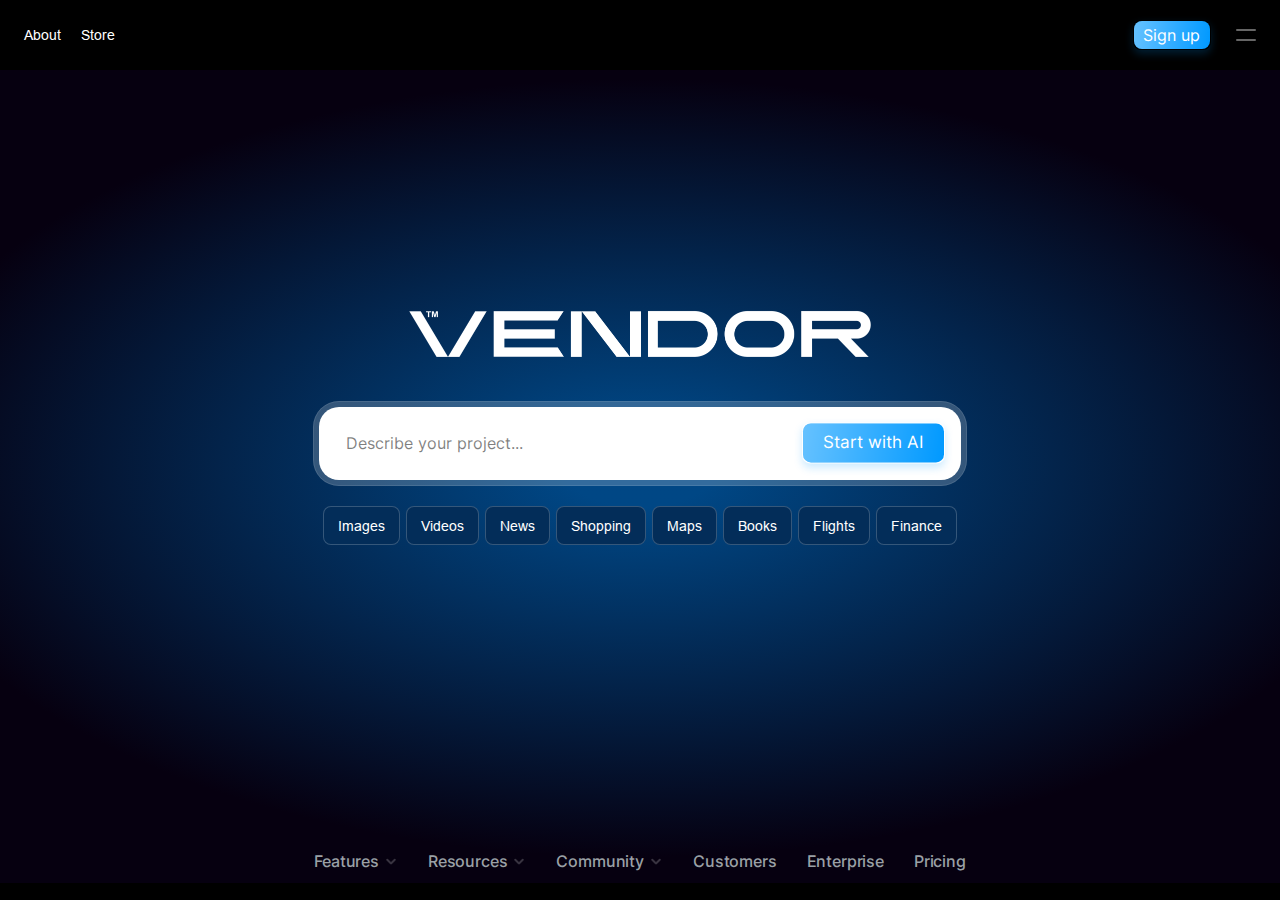
==== commit d24b4bbf: "header burger change" ====
--- a/index.html
+++ b/index.html
@@ -14,23 +14,21 @@
 <body>
   <div class="main">
     <!-- #header -->
-    <header class="header" id="header">
+    <header class="header header--sm" id="header">
       <div class="autoContainer">
         <div class="header__inner">
-          <div class="nav" id="menu">
-            <div class="nav__inner">
-              <div class="nav__inner-group">
-                <a href="" class="nav__inner-link">About</a>
-                <a href="" class="nav__inner-link">Store</a>
-              </div>
-            </div>
+          <div class="header__box">
+            <a href="#" class="header__link">About</a>
+            <a href="#" class="header__link">Store</a>
           </div>
-          <button class="button button--primary">
-            <span>
-              Sign up
-            </span>
-          </button>
-          <button class="burger" id="menuBtn"></button>
+          <div class="header__group">
+            <button class="button button--primary">
+              <span>
+                Sign up
+              </span>
+            </button>
+            <button class="burger" id="menuBtn"></button>
+          </div>
         </div>
       </div>
     </header>
@@ -160,13 +158,6 @@
       </div>
     </section>
     <!-- #intro end-->
-    <!-- #footer -->
-    <footer class="footer">
-      <div class="autoContainer">
-        <div class="footer__inner"></div>
-      </div>
-    </footer>
-    <!-- #footer end -->
   </div>
   <script src="https://cdn.jsdelivr.net/npm/swiper@9/swiper-bundle.min.js"></script>
   <script src="js/main.js"></script>
--- a/css/main.css
+++ b/css/main.css
@@ -341,7 +341,7 @@
 }
 
 p {
-  line-height: 1.8em;
+  line-height: 1.6em;
 }
 p._lg {
   font-size: 22px;
@@ -449,6 +449,9 @@
   min-height: 100%;
   padding-top: 70px;
 }
+.main--search {
+  padding-top: 134px;
+}
 
 .autoContainer {
   max-width: 1488px;
@@ -464,7 +467,7 @@
   font-size: 16px;
 }
 .input input,
-.input textarea, .input__selected {
+.input textarea {
   padding: 1em;
   width: 100%;
   border: 1px solid transparent;
@@ -480,20 +483,20 @@
   font-size: inherit;
   line-height: 1;
 }
-.input input::-webkit-input-placeholder, .input textarea::-webkit-input-placeholder, .input__selected::-webkit-input-placeholder {
+.input input::-webkit-input-placeholder, .input textarea::-webkit-input-placeholder {
   color: rgba(255, 255, 255, 0.5);
 }
-.input input::-moz-placeholder, .input textarea::-moz-placeholder, .input__selected::-moz-placeholder {
+.input input::-moz-placeholder, .input textarea::-moz-placeholder {
   color: rgba(255, 255, 255, 0.5);
 }
-.input input:-ms-input-placeholder, .input textarea:-ms-input-placeholder, .input__selected:-ms-input-placeholder {
+.input input:-ms-input-placeholder, .input textarea:-ms-input-placeholder {
   color: rgba(255, 255, 255, 0.5);
 }
-.input input::-ms-input-placeholder, .input textarea::-ms-input-placeholder, .input__selected::-ms-input-placeholder {
+.input input::-ms-input-placeholder, .input textarea::-ms-input-placeholder {
   color: rgba(255, 255, 255, 0.5);
 }
 .input input::placeholder,
-.input textarea::placeholder, .input__selected::placeholder {
+.input textarea::placeholder {
   color: rgba(255, 255, 255, 0.5);
 }
 .input--sm {
@@ -504,105 +507,152 @@
 .input--sm textarea:focus {
   border-color: rgba(255, 255, 255, 0.4);
 }
+.input--ico {
+  position: relative;
+  font-size: 13px;
+}
+.input--ico input {
+  padding: 0.5em 1em 0.5em 2.38em;
+}
+.input--ico input:focus {
+  border-color: rgba(255, 255, 255, 0.4);
+}
+.input--ico .ico {
+  position: absolute;
+  left: 8px;
+  top: 50%;
+  -webkit-transform: translateY(-50%);
+          transform: translateY(-50%);
+  color: #999999;
+  width: 16px;
+  height: 16px;
+}
 .input--select {
   position: relative;
-  min-width: 130px;
+  min-width: 100px;
 }
 .input--select .input__selected {
+  width: 100%;
   cursor: pointer;
-  -webkit-transition-delay: 0.25s;
-          transition-delay: 0.25s;
-}
-.input--select .input__selected:hover {
-  opacity: 0.8;
-  border-color: rgba(0, 0, 0, 0.8);
-}
-.input--select .input__selected:after {
-  color: inherit;
+  font-size: 14px;
+  font-family: "Arial", sans-serif;
+  color: #9aa0a6;
+  -webkit-transition: all 0.2s ease-in-out 0s;
+  transition: all 0.2s ease-in-out 0s;
+  -moz-transition: all 0.2s ease-in-out 0s;
+  padding: 10px 30px 10px 10px;
+  white-space: nowrap;
+}
+.input--select .input__selected--chevron {
+  -webkit-transition: all 0.2s ease-in-out 0s;
+  transition: all 0.2s ease-in-out 0s;
+  -moz-transition: all 0.2s ease-in-out 0s;
+}
+.input--select .input__selected--chevron:after {
   content: "";
   position: absolute;
   display: block;
   top: 50%;
-  right: 1.2em;
+  right: 10px;
   width: 0;
   height: 0;
-  border-bottom: 6px solid currentColor;
+  border-bottom: 6px solid #9aa0a6;
   border-right: 6px solid transparent;
   border-left: 6px solid transparent;
   -webkit-transform: translateY(-50%) rotate(180deg);
           transform: translateY(-50%) rotate(180deg);
-  -webkit-transition: 0.3s ease;
-  transition: 0.3s ease;
+  -webkit-transition: all 0.2s ease-in-out 0s;
+  transition: all 0.2s ease-in-out 0s;
+  -moz-transition: all 0.2s ease-in-out 0s;
+}
+.input--select .input__selected:hover {
+  color: #fff;
+}
+.input--select .input__selected:hover::after {
+  border-bottom: 6px solid #fff;
+}
+.input--select .input__selected-container {
+  position: relative;
+  -webkit-transition: all 0.2s ease-in-out 0s;
+  transition: all 0.2s ease-in-out 0s;
+  -moz-transition: all 0.2s ease-in-out 0s;
+}
+.input--select .input__selected-container .ico {
+  position: absolute;
+  top: 50%;
+  right: 0;
+  -webkit-transform: translateY(-50%);
+          transform: translateY(-50%);
+  width: 16px;
+  height: 16px;
+  color: #999999;
+  -webkit-transition: all 0.2s ease-in-out 0s;
+  transition: all 0.2s ease-in-out 0s;
+  -moz-transition: all 0.2s ease-in-out 0s;
 }
 .input--select .input__dropdown {
   position: absolute;
-  top: calc(100% - 3px);
+  top: 100%;
   width: 100%;
   max-height: 0;
   opacity: 0;
   overflow: hidden;
-  background-color: #fff;
-  border: 2px solid transparent;
-  color: #000;
+  background: #000;
+  border: 1px solid rgba(255, 255, 255, 0.4);
+  color: #9aa0a6;
   -webkit-box-sizing: border-box;
           box-sizing: border-box;
-  border: 2px solid transparent;
-  border-radius: 0 0 2em 2em;
-  border-top: unset;
+  border-radius: 8px;
   -webkit-transition: max-height 0.3s ease, border-color 0s ease 0.3s, opacity 0.1s ease 0.2s;
   transition: max-height 0.3s ease, border-color 0s ease 0.3s, opacity 0.1s ease 0.2s;
   scrollbar-width: none; /* Firefox 64 */
   -ms-overflow-style: none; /* Internet Explorer 11 */
+  padding: 10px;
   z-index: 1;
+  pointer-events: none;
 }
 .input--select .input__dropdown::-webkit-scrollbar {
   /** WebKit */
   display: none;
 }
 .input--select .input__dropdown-item {
+  font-family: "Arial", sans-serif;
   cursor: pointer;
-  padding: 0.4em 1em;
-  border-top: 1px solid rgba(0, 0, 0, 0.1);
-  -webkit-transition: 0.3s ease-out;
-  transition: 0.3s ease-out;
+  font-size: 14px;
+  color: #9aa0a6;
+  padding: 0.5em;
+  -webkit-transition: all 0.2s ease-in-out 0s;
+  transition: all 0.2s ease-in-out 0s;
+  -moz-transition: all 0.2s ease-in-out 0s;
 }
 .input--select .input__dropdown-item:hover {
-  background: #fff;
-}
-.input--select .input__dropdown-item:first-child {
-  border-top: unset;
-}
-.input--select .input__dropdown-item strong {
-  color: #000;
-  font-weight: 500;
-  pointer-events: none;
-}
-.input--select .input__dropdown-item p {
-  pointer-events: none;
+  color: #fff;
+}
+.input--select.active .input {
+  z-index: 2;
 }
 .input--select.active .input__selected {
-  color: #000;
-  border-radius: 2em 2em 0 0;
-  border-bottom: 1px solid rgba(0, 0, 0, 0.1);
-  border-color: #000;
   -webkit-transition-duration: 0.1s;
           transition-duration: 0.1s;
   -webkit-transition-delay: 0s;
           transition-delay: 0s;
 }
-.input--select.active .input__selected:after {
+.input--select.active .input__selected--chevron:after {
+  border-bottom-color: #fff;
   -webkit-transform: translateY(-50%);
           transform: translateY(-50%);
 }
+.input--select.active .input__selected-container .ico {
+  -webkit-transform: translateY(-50%) rotate(180deg);
+          transform: translateY(-50%) rotate(180deg);
+}
 .input--select.active .input__dropdown {
-  top: 100%;
   max-height: 30vh;
   overflow-y: auto;
-  border-color: #000;
   opacity: 1;
-  padding: 0.5em 0 1em 0;
   -webkit-transition: max-height 0.4s ease, opacity 0.2s ease;
   transition: max-height 0.4s ease, opacity 0.2s ease;
+  pointer-events: all;
 }
 .input__group {
   padding: 6px;
@@ -647,8 +697,8 @@
   height: calc(100% - 2px);
   border: 1px solid rgba(255, 255, 255, 0.1);
   position: absolute;
-  left: 1px;
-  top: 1px;
+  left: 0;
+  top: 0;
   border-radius: inherit;
   pointer-events: none;
 }
@@ -751,6 +801,15 @@
 .button--text:hover .ico {
   color: #0099ff;
 }
+.button--ico {
+  padding: unset;
+}
+.button--ico .ico {
+  color: inherit;
+  font-size: inherit;
+  width: 1.1em;
+  height: 1.1em;
+}
 .button:active {
   opacity: 0.7;
 }
@@ -783,13 +842,25 @@
   width: 1em;
   height: 1em;
   color: #fff;
-  -webkit-transition: inherit;
-  transition: inherit;
+  display: -webkit-box;
+  display: -ms-flexbox;
+  display: flex;
+  -webkit-box-align: center;
+      -ms-flex-align: center;
+          align-items: center;
+  -webkit-box-pack: center;
+      -ms-flex-pack: center;
+          justify-content: center;
 }
 .ico svg {
   fill: currentColor;
   width: 100%;
   height: 100%;
+  stroke: transparent;
+}
+.ico--stroke svg {
+  fill: transparent;
+  stroke: currentColor;
 }
 
 .bg {
@@ -810,6 +881,63 @@
   -webkit-transform: translate(-50%, -50%);
           transform: translate(-50%, -50%);
   background: radial-gradient(59.5% 46.9% at 50% 50%, rgba(0, 136, 255, 0.52) 10%, #060010 100%);
+}
+
+.avatar {
+  font-size: 12px;
+  width: 2em;
+  height: 2em;
+  border-radius: 50%;
+  overflow: hidden;
+  background: #1bbc9c;
+  position: relative;
+}
+.avatar__image {
+  display: -webkit-box;
+  display: -ms-flexbox;
+  display: flex;
+  -webkit-box-align: center;
+      -ms-flex-align: center;
+          align-items: center;
+  -webkit-box-pack: center;
+      -ms-flex-pack: center;
+          justify-content: center;
+  font-size: inherit;
+  width: 1.3em;
+  height: 1.3em;
+  position: absolute;
+  z-index: 1;
+  top: 50%;
+  left: 50%;
+  -webkit-transform: translate(-50%, -50%);
+          transform: translate(-50%, -50%);
+}
+.avatar__image img {
+  width: 100%;
+  height: 100%;
+  -o-object-fit: cover;
+     object-fit: cover;
+}
+.avatar__placeholder {
+  font-size: 9px;
+  position: absolute;
+  top: 50%;
+  left: 50%;
+  -webkit-transform: translate(-50%, -50%);
+          transform: translate(-50%, -50%);
+  z-index: 0;
+  line-height: 1em;
+}
+.avatar--border::after {
+  content: "";
+  width: calc(100% - 2px);
+  height: calc(100% - 2px);
+  position: absolute;
+  top: 0;
+  left: 0;
+  border: 1px solid rgba(255, 255, 255, 0.2);
+  pointer-events: none;
+  border-radius: inherit;
 }
 
 .badge {
@@ -1229,8 +1357,187 @@
 }
 
 .footer {
-  margin-top: auto;
-}
+  padding: 48px 0;
+}
+.footer__inner {
+  display: -webkit-box;
+  display: -ms-flexbox;
+  display: flex;
+  gap: 24px;
+  position: relative;
+}
+.footer__column {
+  display: -webkit-box;
+  display: -ms-flexbox;
+  display: flex;
+  -webkit-box-orient: vertical;
+  -webkit-box-direction: normal;
+      -ms-flex-direction: column;
+          flex-direction: column;
+  gap: 10px;
+  width: 222px;
+}
+.footer__column--sm {
+  width: 100px;
+}
+.footer__group {
+  display: -webkit-box;
+  display: -ms-flexbox;
+  display: flex;
+}
+.footer__group .button--ico {
+  font-size: 16px;
+  width: 2em;
+  height: 2em;
+  color: #a1a1a1;
+  border-radius: 50%;
+}
+.footer__group .button--ico .ico {
+  width: 1em;
+  height: 1em;
+}
+.footer__group .button--ico.active {
+  color: #fff;
+  background: #1a1a1a;
+}
+.footer__group .button--ico:hover {
+  color: #0099ff;
+  border-color: #0099ff;
+}
+.footer__socials {
+  display: -webkit-box;
+  display: -ms-flexbox;
+  display: flex;
+  gap: 20px;
+  position: absolute;
+  left: 0;
+  bottom: 0;
+}
+.footer__socials .button--ico {
+  color: #888888;
+}
+.footer__socials .button--ico .ico {
+  width: 100%;
+  height: 100%;
+}
+.footer__socials .button--ico:hover {
+  color: #0099ff;
+}
+.footer__text {
+  display: -webkit-box;
+  display: -ms-flexbox;
+  display: flex;
+  -webkit-box-align: center;
+      -ms-flex-align: center;
+          align-items: center;
+  gap: 6px;
+  color: #0070f3;
+  font-size: 14px;
+  font-family: "Arial", sans-serif;
+  line-height: 1.2;
+}
+.footer__text-circle {
+  font-size: inherit;
+  width: 0.8em;
+  height: 0.8em;
+  background: #0070f3;
+  border-radius: 50%;
+  display: block;
+}
+.footer__box {
+  display: -webkit-box;
+  display: -ms-flexbox;
+  display: flex;
+  -webkit-box-align: center;
+      -ms-flex-align: center;
+          align-items: center;
+  gap: 5px;
+  font-size: 14px;
+  color: #a1a1a1;
+  line-height: 1.2em;
+}
+.footer__logo {
+  font-size: 15px;
+  width: 2em;
+  height: 2em;
+  display: -webkit-box;
+  display: -ms-flexbox;
+  display: flex;
+  -webkit-box-align: center;
+      -ms-flex-align: center;
+          align-items: center;
+  -webkit-box-pack: center;
+      -ms-flex-pack: center;
+          justify-content: center;
+}
+.footer__logo img {
+  width: 100%;
+  height: 100%;
+  -o-object-fit: contain;
+     object-fit: contain;
+}
+.footer__dropdown {
+  display: -webkit-box;
+  display: -ms-flexbox;
+  display: flex;
+  -webkit-box-orient: vertical;
+  -webkit-box-direction: normal;
+      -ms-flex-direction: column;
+          flex-direction: column;
+  gap: 18px;
+  -webkit-box-flex: 1;
+      -ms-flex: 1;
+          flex: 1;
+}
+.footer__dropdown-content {
+  display: -webkit-box;
+  display: -ms-flexbox;
+  display: flex;
+  gap: 14px;
+  -webkit-box-pack: justify;
+      -ms-flex-pack: justify;
+          justify-content: space-between;
+}
+.footer__dropdown-button {
+  font-size: 14px;
+  color: #fff;
+  font-family: "Arial", sans-serif;
+}
+.footer__dropdown-group {
+  display: -webkit-box;
+  display: -ms-flexbox;
+  display: flex;
+  -webkit-box-orient: vertical;
+  -webkit-box-direction: normal;
+      -ms-flex-direction: column;
+          flex-direction: column;
+  gap: 12px;
+  -webkit-box-flex: 1;
+      -ms-flex: 1;
+          flex: 1;
+}
+.footer__dropdown-link {
+  display: -webkit-box;
+  display: -ms-flexbox;
+  display: flex;
+  -webkit-box-align: center;
+      -ms-flex-align: center;
+          align-items: center;
+  gap: 4px;
+  font-size: 14px;
+  color: #888888;
+  font-family: "Arial", sans-serif;
+  -webkit-transition: all 0.2s ease-in-out 0s;
+  transition: all 0.2s ease-in-out 0s;
+  -moz-transition: all 0.2s ease-in-out 0s;
+}
+.footer__dropdown-link .ico {
+  color: inherit;
+}
+.footer__dropdown-link:hover {
+  color: #0099ff;
+}
+
 .header {
   position: absolute;
   top: 0;
@@ -1256,37 +1563,42 @@
           align-items: center;
   gap: 25px;
   z-index: 2;
+  -webkit-box-pack: justify;
+      -ms-flex-pack: justify;
+          justify-content: space-between;
 }
 .header__inner .burger {
-  display: block;
-}
-.header.sticky {
-  position: fixed;
-  padding: 15px 0;
-  -webkit-animation: 0.3s sticky ease-in;
-          animation: 0.3s sticky ease-in;
-  -webkit-transition-duration: 0.5s;
-          transition-duration: 0.5s;
-}
-
-.nav {
-  -webkit-box-flex: 1;
-      -ms-flex-positive: 1;
-          flex-grow: 1;
-}
-.nav__inner {
-  display: -webkit-box;
-  display: -ms-flexbox;
-  display: flex;
-  width: 100%;
+  display: none;
+}
+.header__logo {
+  font-size: 12px;
+  height: 1em;
+  display: -webkit-box;
+  display: -ms-flexbox;
+  display: flex;
   -webkit-box-align: center;
       -ms-flex-align: center;
           align-items: center;
-  -webkit-box-pack: justify;
-      -ms-flex-pack: justify;
-          justify-content: space-between;
-}
-.nav__inner-group {
+  -webkit-box-pack: center;
+      -ms-flex-pack: center;
+          justify-content: center;
+  cursor: pointer;
+  -webkit-transition: all 0.2s ease-in-out 0s;
+  transition: all 0.2s ease-in-out 0s;
+  -moz-transition: all 0.2s ease-in-out 0s;
+}
+.header__logo img {
+  width: 100%;
+  height: 100%;
+  -o-object-fit: contain;
+     object-fit: contain;
+}
+.header__logo:hover {
+  opacity: 0.7;
+  -webkit-transform: scale(0.95);
+          transform: scale(0.95);
+}
+.header__box {
   display: -webkit-box;
   display: -ms-flexbox;
   display: flex;
@@ -1295,7 +1607,16 @@
           align-items: center;
   gap: 20px;
 }
-.nav__inner-link {
+.header__group {
+  display: -webkit-box;
+  display: -ms-flexbox;
+  display: flex;
+  -webkit-box-align: center;
+      -ms-flex-align: center;
+          align-items: center;
+  gap: 25px;
+}
+.header__link {
   position: relative;
   display: -webkit-box;
   display: -ms-flexbox;
@@ -1312,6 +1633,149 @@
   -webkit-transition: 0.3s ease-out;
   transition: 0.3s ease-out;
 }
+.header__link:hover {
+  color: #0099ff;
+}
+.header__container {
+  position: relative;
+  display: -webkit-box;
+  display: -ms-flexbox;
+  display: flex;
+  -webkit-box-align: center;
+      -ms-flex-align: center;
+          align-items: center;
+  gap: 25px;
+  z-index: 2;
+  -webkit-box-pack: justify;
+      -ms-flex-pack: justify;
+          justify-content: space-between;
+  width: 100%;
+}
+.header--search {
+  border-bottom: 1px solid #3c4043;
+}
+.header--search .header__inner {
+  -webkit-box-orient: vertical;
+  -webkit-box-direction: normal;
+      -ms-flex-direction: column;
+          flex-direction: column;
+  gap: 15px;
+}
+.header__search {
+  width: 100%;
+}
+.header__search-container {
+  position: relative;
+  padding: 0 0 0 130px;
+  display: -webkit-box;
+  display: -ms-flexbox;
+  display: flex;
+  -webkit-box-align: center;
+      -ms-flex-align: center;
+          align-items: center;
+  -webkit-box-pack: justify;
+      -ms-flex-pack: justify;
+          justify-content: space-between;
+}
+.header__search-container .input--ico {
+  position: absolute;
+  left: 130px;
+  bottom: calc(100% + 15px);
+  width: 50%;
+  max-width: 500px;
+  z-index: 2;
+}
+.header__search-buttons {
+  display: -webkit-box;
+  display: -ms-flexbox;
+  display: flex;
+  gap: 6px;
+}
+.header__search-buttons .button {
+  padding: 0.5em 1em;
+}
+.header__search-group {
+  display: -webkit-box;
+  display: -ms-flexbox;
+  display: flex;
+  gap: 34px;
+}
+.header__search-box {
+  display: -webkit-box;
+  display: -ms-flexbox;
+  display: flex;
+  -webkit-box-align: center;
+      -ms-flex-align: center;
+          align-items: center;
+}
+.header__search-box hr {
+  width: 1px;
+  background: #3c4043;
+  height: 20px;
+  margin: 0 10px 0 5px;
+}
+.header__search-box .button--text {
+  font-size: 14px;
+  font-family: "Arial", sans-serif;
+}
+.header.sticky {
+  position: fixed;
+  padding: 15px 0;
+  -webkit-animation: 0.3s sticky ease-in;
+          animation: 0.3s sticky ease-in;
+  -webkit-transition-duration: 0.5s;
+          transition-duration: 0.5s;
+}
+.header.sticky .header__search {
+  display: none;
+}
+.header--sm .header__inner .burger {
+  display: block;
+}
+
+.nav {
+  -webkit-box-flex: 1;
+      -ms-flex-positive: 1;
+          flex-grow: 1;
+}
+.nav__inner {
+  display: -webkit-box;
+  display: -ms-flexbox;
+  display: flex;
+  width: 100%;
+  -webkit-box-align: center;
+      -ms-flex-align: center;
+          align-items: center;
+  -webkit-box-pack: justify;
+      -ms-flex-pack: justify;
+          justify-content: space-between;
+}
+.nav__inner-group {
+  display: -webkit-box;
+  display: -ms-flexbox;
+  display: flex;
+  -webkit-box-align: center;
+      -ms-flex-align: center;
+          align-items: center;
+  gap: 20px;
+}
+.nav__inner-link {
+  position: relative;
+  display: -webkit-box;
+  display: -ms-flexbox;
+  display: flex;
+  -webkit-box-align: center;
+      -ms-flex-align: center;
+          align-items: center;
+  color: #fff;
+  font-family: "Arial", sans-serif;
+  font-style: normal;
+  font-weight: 400;
+  font-size: 14px;
+  line-height: 1;
+  -webkit-transition: 0.3s ease-out;
+  transition: 0.3s ease-out;
+}
 .nav__inner-link:hover {
   color: #0099ff;
 }
@@ -1458,6 +1922,255 @@
           flex-direction: column;
 }
 
+.search {
+  padding: 30px 0 40px;
+}
+.search__inner {
+  display: -webkit-box;
+  display: -ms-flexbox;
+  display: flex;
+  -webkit-box-orient: vertical;
+  -webkit-box-direction: normal;
+      -ms-flex-direction: column;
+          flex-direction: column;
+  gap: 24px;
+}
+.search__item {
+  display: -webkit-box;
+  display: -ms-flexbox;
+  display: flex;
+  gap: 12px;
+}
+.search__container {
+  display: -webkit-box;
+  display: -ms-flexbox;
+  display: flex;
+  -webkit-box-orient: vertical;
+  -webkit-box-direction: normal;
+      -ms-flex-direction: column;
+          flex-direction: column;
+  gap: 20px;
+  max-width: 615px;
+}
+.search__info {
+  display: -webkit-box;
+  display: -ms-flexbox;
+  display: flex;
+  -webkit-box-orient: vertical;
+  -webkit-box-direction: normal;
+      -ms-flex-direction: column;
+          flex-direction: column;
+  -webkit-box-align: start;
+      -ms-flex-align: start;
+          align-items: flex-start;
+  gap: 4px;
+  font-family: "Roboto", sans-serif;
+  -webkit-box-flex: 1;
+      -ms-flex: 1;
+          flex: 1;
+}
+.search__info h6 {
+  font-family: inherit;
+  font-weight: 600;
+}
+.search__info p {
+  font-family: inherit;
+  color: #d1d5db;
+}
+.search__info .button--ico {
+  color: #acacbe;
+  margin-top: 4px;
+}
+.search__info .button--ico:hover {
+  color: #0099ff;
+}
+.search__content {
+  display: -webkit-box;
+  display: -ms-flexbox;
+  display: flex;
+  -webkit-box-orient: vertical;
+  -webkit-box-direction: normal;
+      -ms-flex-direction: column;
+          flex-direction: column;
+  gap: 20px;
+  -webkit-box-flex: 1;
+      -ms-flex: 1;
+          flex: 1;
+}
+.search__content p {
+  color: #d1d5db;
+}
+.search__content p strong {
+  color: #fff;
+  font-weight: 600;
+}
+.search__group {
+  display: -webkit-box;
+  display: -ms-flexbox;
+  display: flex;
+  -webkit-box-orient: vertical;
+  -webkit-box-direction: normal;
+      -ms-flex-direction: column;
+          flex-direction: column;
+  gap: 14px;
+}
+.search__buttons {
+  display: -webkit-box;
+  display: -ms-flexbox;
+  display: flex;
+  gap: 12px;
+}
+.search__buttons .button--ico {
+  color: #acacbe;
+  font-size: 17px;
+}
+.search__buttons .button--ico:hover {
+  color: #0099ff;
+}
+.search .input--select {
+  z-index: 2;
+  max-width: 200px;
+}
+.search .input--select .input__selected {
+  font-size: 16px;
+  padding: 0 24px 0 0;
+  font-size: 18px;
+  color: #fff;
+  font-weight: 500;
+  font-family: "Roboto", sans-serif;
+  gap: 4px;
+  display: -webkit-box;
+  display: -ms-flexbox;
+  display: flex;
+  -webkit-box-align: center;
+      -ms-flex-align: center;
+          align-items: center;
+}
+.search .input--select .input__selected small {
+  font-size: 17px;
+  color: #c5c5d2;
+}
+.search .input--select .input__selected-container:hover {
+  opacity: 0.7;
+}
+.search .input--select .input__dropdown {
+  top: calc(100% + 10px);
+}
+.search .avatar--greenLight {
+  background: #19c37d;
+}
+
+@media (max-width: 1280px) {
+  .footer__inner {
+    gap: 20px;
+  }
+  .footer__column {
+    width: 200px;
+  }
+  .footer__column--sm {
+    width: 100px;
+  }
+}
+@media (max-width: 1160px) {
+  .search__inner {
+    gap: 30px;
+  }
+  .search .input--select .input__selected {
+    font-size: 15px;
+  }
+  .search .input--select .input__selected small {
+    font-size: 14px;
+  }
+  .search .input--select .input__dropdown-item {
+    font-size: 13px;
+  }
+  .search .avatar {
+    font-size: 10px;
+  }
+  .search .avatar__placeholder {
+    font-size: 7px;
+  }
+  .search h6 {
+    font-size: 14px;
+  }
+  .search p {
+    font-size: 14px;
+  }
+  .search .button--ico {
+    font-size: 15px;
+  }
+  .footer__inner {
+    gap: 16px;
+  }
+  .footer__column {
+    width: 160px;
+  }
+  .footer__column--sm {
+    width: 100px;
+  }
+}
+@media (max-width: 1025px) {
+  .main--search {
+    padding-top: 110px;
+  }
+  .header__search-group {
+    display: none;
+  }
+  .header__search-container .input--ico {
+    max-width: 375px;
+  }
+  .header--search {
+    padding-bottom: 14px;
+  }
+  .footer {
+    padding: 25px 0 20px;
+  }
+  .footer__inner {
+    -webkit-box-orient: vertical;
+    -webkit-box-direction: normal;
+        -ms-flex-direction: column;
+            flex-direction: column;
+    gap: unset;
+  }
+  .footer__socials {
+    position: unset;
+  }
+  .footer__column {
+    -webkit-box-orient: horizontal;
+    -webkit-box-direction: normal;
+        -ms-flex-direction: row;
+            flex-direction: row;
+    width: 100%;
+    -webkit-box-pack: justify;
+        -ms-flex-pack: justify;
+            justify-content: space-between;
+    margin-bottom: 20px;
+  }
+  .footer__column--sm {
+    margin: 20px 0 0 0;
+  }
+  .footer__dropdown {
+    gap: 0;
+  }
+  .footer__dropdown-button {
+    padding: 10px 0;
+    border-bottom: 1px solid #333;
+  }
+  .footer__dropdown-content {
+    opacity: 0;
+    max-height: 0;
+    pointer-events: none;
+    -webkit-transition: all 0.2s ease-in-out 0s;
+    transition: all 0.2s ease-in-out 0s;
+    -moz-transition: all 0.2s ease-in-out 0s;
+  }
+  .footer__dropdown-content.active {
+    max-height: unset;
+    opacity: 1;
+    pointer-events: all;
+    padding: 20px 0;
+  }
+}
 @media (max-width: 860px) {
   .input__group {
     padding: 4.5px;
@@ -1506,13 +2219,59 @@
   .intro .bg__shape {
     top: 44%;
   }
+  .search__container {
+    gap: 15px;
+  }
+  .search__content {
+    gap: 15px;
+  }
+  .search .input--select .input__selected {
+    font-size: 13px;
+  }
+  .search .input--select .input__selected small {
+    font-size: 12px;
+  }
+  .search .input--select .input__selected-container .ico {
+    width: 14px;
+    height: 14px;
+  }
+  .search .input--select .input__dropdown-item {
+    font-size: 12px;
+  }
+  .search .avatar {
+    font-size: 9px;
+  }
+  .search .avatar__placeholder {
+    font-size: 6px;
+  }
+  .search h6 {
+    font-size: 12px;
+  }
+  .search p {
+    font-size: 12px;
+  }
+  .search__buttons {
+    gap: 10px;
+  }
+  .search .button--ico {
+    font-size: 11px;
+  }
+  .search__group {
+    gap: 8px;
+  }
 }
 @media (max-width: 768px) {
   .autoContainer {
     padding: 0 16px;
   }
+  .autoContainer--lg {
+    padding: 0 24px;
+  }
 }
 @media (max-width: 580px) {
+  .main--search {
+    padding-top: 151px;
+  }
   .input__group {
     padding: 3.5px;
     border-radius: 16px;
@@ -1528,6 +2287,26 @@
     font-size: 10px;
     border-radius: 5px;
   }
+  .header__search-container {
+    -webkit-box-orient: vertical;
+    -webkit-box-direction: normal;
+        -ms-flex-direction: column;
+            flex-direction: column;
+    padding-left: unset;
+    gap: 10px;
+    -webkit-box-align: start;
+        -ms-flex-align: start;
+            align-items: flex-start;
+  }
+  .header__search-container .input {
+    position: relative;
+    -webkit-transform: unset;
+            transform: unset;
+    bottom: unset;
+    left: unset;
+    max-width: unset;
+    width: 100%;
+  }
   .intro {
     min-height: 350px;
   }
@@ -1557,6 +2336,56 @@
   .intro .button--text .ico {
     width: 8px;
     height: 8px;
+  }
+  .search {
+    padding-top: 18px;
+  }
+  .search__inner {
+    gap: 20px;
+  }
+  .search__container {
+    gap: 15px;
+  }
+  .search__content {
+    gap: 15px;
+  }
+  .search__info {
+    gap: 0;
+  }
+  .search .input--select .input__selected {
+    font-size: 10px;
+    padding-right: 18px;
+  }
+  .search .input--select .input__selected small {
+    font-size: 9px;
+  }
+  .search .input--select .input__selected-container .ico {
+    width: 12px;
+    height: 12px;
+  }
+  .search .input--select .input__dropdown-item {
+    font-size: 10px;
+  }
+  .search .avatar {
+    font-size: 7px;
+  }
+  .search .avatar__placeholder {
+    font-size: 6px;
+  }
+  .search h6 {
+    font-size: 10px;
+  }
+  .search p {
+    font-size: 10px;
+  }
+  .search__buttons {
+    gap: 6px;
+  }
+  .search .button--ico {
+    font-size: 8px;
+  }
+  .search__group {
+    gap: 6px;
   }
 }
 @media (max-width: 460px) {
